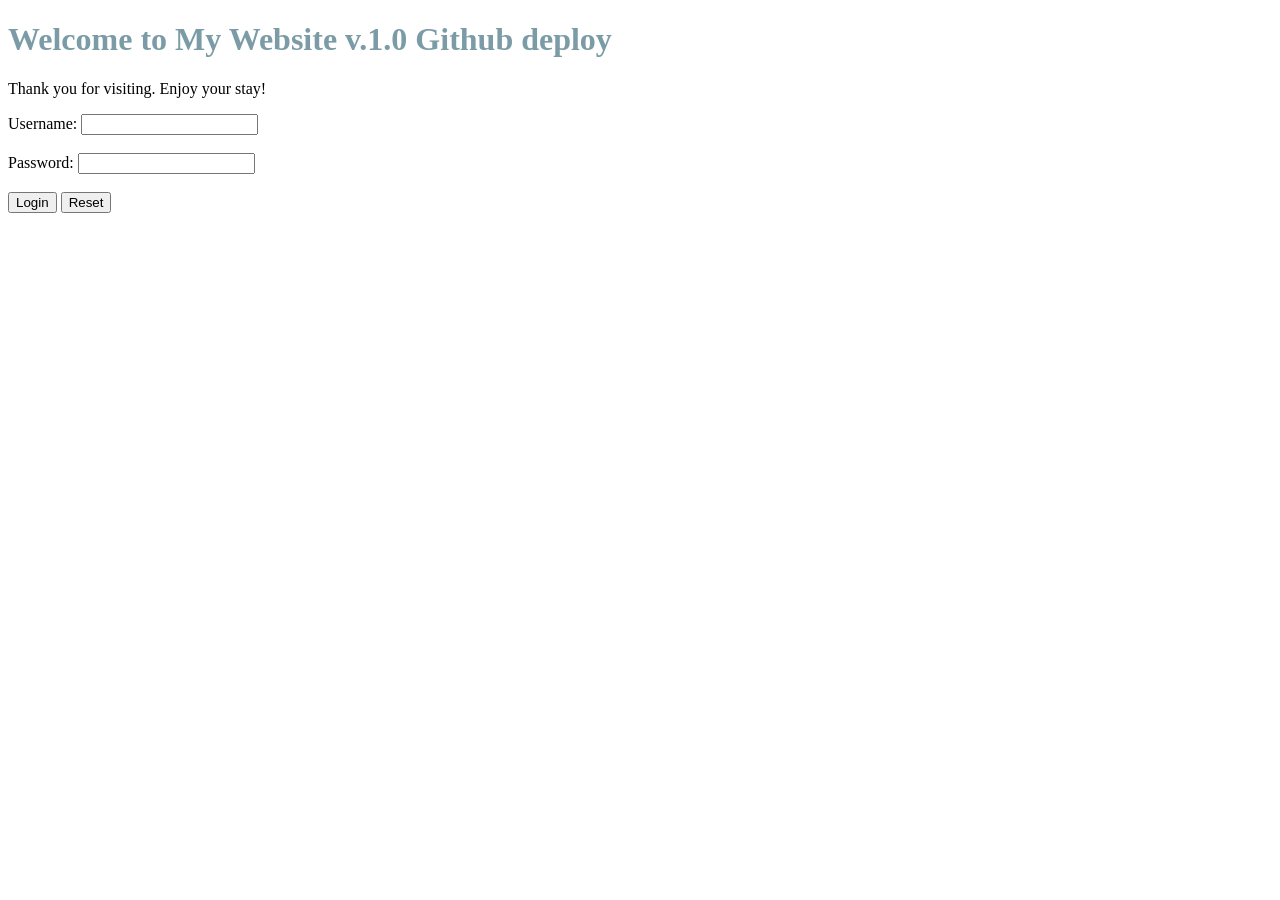
==== public/index.html @ 9e2f2748 "modify Index.html, test CICD" ====
<!DOCTYPE html>
<html>

<head>
    <title>Welcome to My Website</title>

</head>

<body>
    <h1 id="welcome" style="color: #7B9CA6;">Welcome to My Website v.1.0 Github deploy</h1>
    <p>Thank you for visiting. Enjoy your stay!</p>

    <form action="/api/login" method="POST">
        <label for="username">Username:</label>
        <input type="text" id="username" name="username" required><br><br>

        <label for="password">Password:</label>
        <input type="password" id="password" name="password" required><br><br>

        <input type="button" value="Login" onclick="window.location.href='/learning'">
        <input type="reset" value="Reset">
    </form>
</body>
</html>
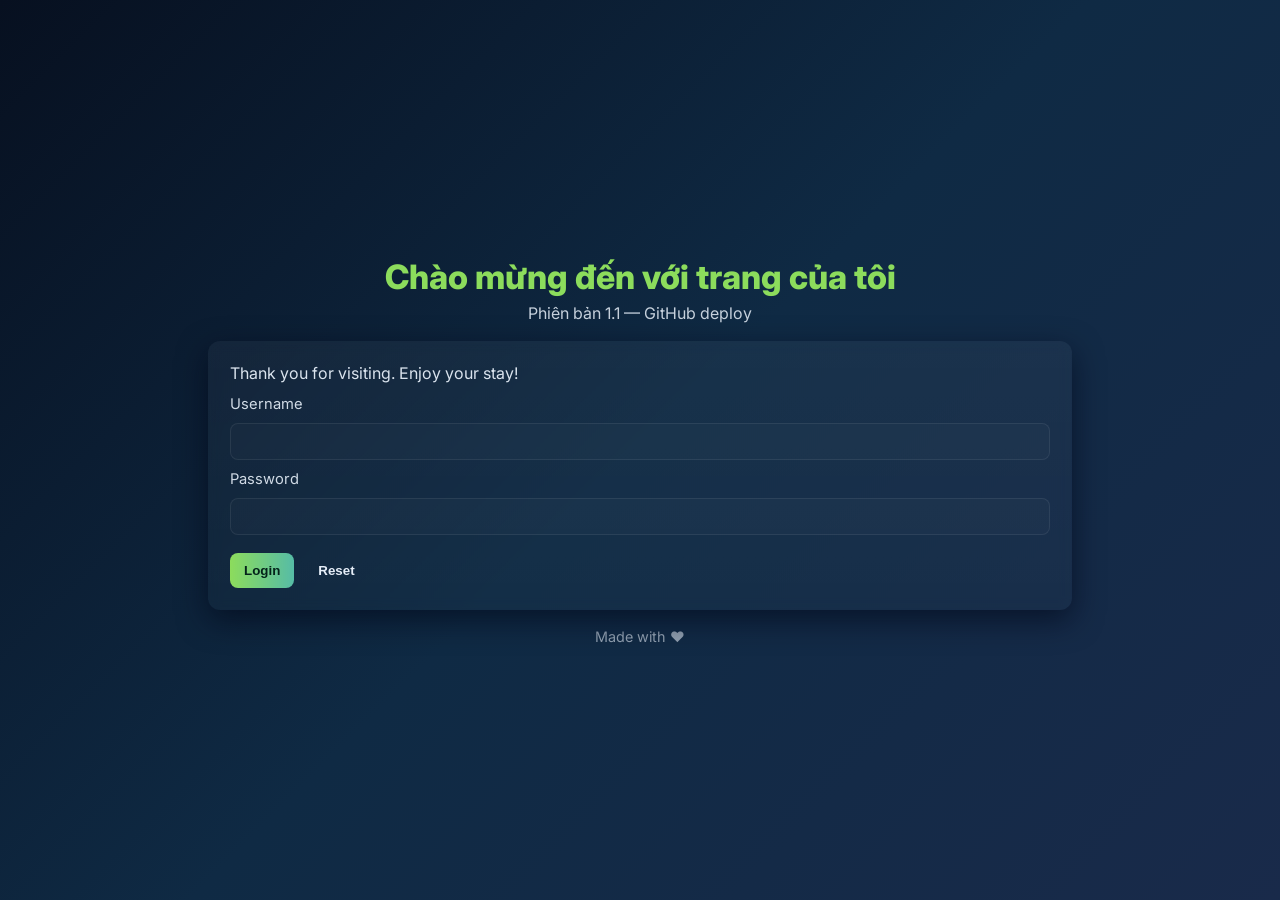
==== commit c6f38495: "FiX" ====
--- a/public/index.html
+++ b/public/index.html
@@ -1,26 +1,44 @@
 <!DOCTYPE html>
-<html>
+<html lang="vi">
 
 <head>
-    <title>Welcome to My Website</title>
-
+    <meta charset="utf-8">
+    <meta name="viewport" content="width=device-width, initial-scale=1">
+    <title>Chào mừng — My Website</title>
+    <link href="https://fonts.googleapis.com/css2?family=Inter:wght@400;600;800&display=swap" rel="stylesheet">
+    <link rel="stylesheet" href="styles.css">
 </head>
 
 <body>
-    <h1 id="welcome" style="color: #7B9CA6;">Welcome to My Website v.1.0 Github deploy</h1>
-    <p>Thank you for visiting. Enjoy your stay!</p>
+    <div class="container">
+        <header class="hero">
+            <h1 id="welcome">Chào mừng đến với trang của tôi</h1>
+            <p class="subtitle">Phiên bản 1.1 — GitHub deploy</p>
+        </header>
 
-    <form action="/api/login" method="POST">
-        <label for="username">Username:</label>
-        <input type="text" id="username" name="username" required><br><br>
+        <main>
+            <div class="card">
+                <p class="lead">Thank you for visiting. Enjoy your stay!</p>
 
-        <label for="password">Password:</label>
-        <input type="password" id="password" name="password" required><br><br>
+                <form action="/api/login" method="POST" class="login-form">
+                    <label for="username">Username</label>
+                    <input type="text" id="username" name="username" required>
 
-        <input type="button" value="Login" onclick="window.location.href='/learning'">
-        <input type="reset" value="Reset">
-    </form>
+                    <label for="password">Password</label>
+                    <input type="password" id="password" name="password" required>
+
+                    <div class="actions">
+                        <button type="submit" class="btn primary">Login</button>
+                        <button type="reset" class="btn">Reset</button>
+                    </div>
+                </form>
+            </div>
+        </main>
+
+        <footer class="site-footer">Made with ❤️</footer>
+    </div>
 </body>
+
 </html>
 
 
--- a/public/styles.css
+++ b/public/styles.css
@@ -0,0 +1,51 @@
+:root{
+  --accent:#8CDC5C;
+}
+*{box-sizing:border-box}
+html,body{height:100%}
+body{
+  margin:0;
+  font-family: 'Inter', system-ui, -apple-system, 'Segoe UI', Roboto, Arial;
+  background: linear-gradient(135deg,#071020 0%, #0f2a44 50%, #192a4a 100%);
+  color:#e6eef8;
+  -webkit-font-smoothing:antialiased;
+  -moz-osx-font-smoothing:grayscale;
+  min-height:100vh;
+  display:flex;
+  align-items:center;
+  justify-content:center;
+}
+.container{
+  width:100%;
+  max-width:920px;
+  padding:28px;
+}
+.hero{text-align:center;margin-bottom:18px}
+#welcome{font-size:2.1rem;margin:0;color:var(--accent);font-weight:800}
+.subtitle{margin:6px 0 0;color:rgba(230,238,248,0.85)}
+.card{
+  background: linear-gradient(180deg, rgba(255,255,255,0.04), rgba(255,255,255,0.02));
+  backdrop-filter: blur(6px);
+  border-radius:12px;
+  padding:22px;
+  box-shadow: 0 10px 30px rgba(2,6,23,0.6);
+}
+.lead{margin:0 0 12px;color:rgba(230,238,248,0.95)}
+.login-form{display:flex;flex-direction:column;gap:10px}
+label{font-size:0.92rem;color:rgba(230,238,248,0.9)}
+input[type="text"], input[type="password"]{
+  padding:10px 12px;
+  border-radius:8px;
+  border:1px solid rgba(255,255,255,0.07);
+  background:rgba(255,255,255,0.02);
+  color:#eaf6ff;
+}
+.actions{display:flex;gap:10px;margin-top:8px}
+.btn{padding:10px 14px;border-radius:8px;border:0;cursor:pointer;font-weight:700;background:transparent;color:inherit}
+.btn.primary{background:linear-gradient(90deg,#8CDC5C,#56bca6);color:#04231a}
+.site-footer{text-align:center;margin-top:18px;color:rgba(230,238,248,0.6);font-size:0.9rem}
+
+@media (max-width:600px){
+  #welcome{font-size:1.4rem}
+  .container{padding:16px}
+}
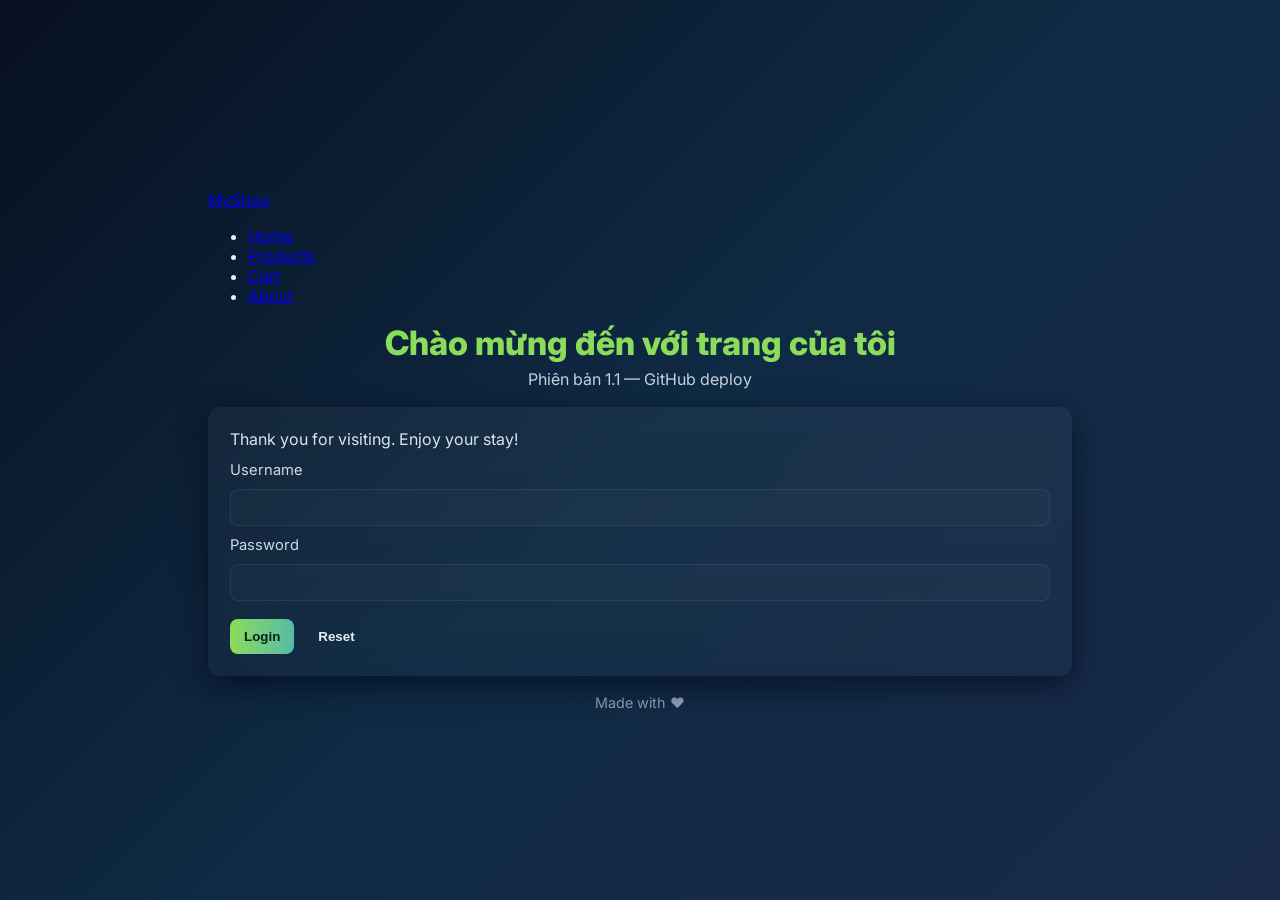
==== commit 055ba753: "FiX 1.1.3" ====
--- a/public/index.html
+++ b/public/index.html
@@ -11,6 +11,16 @@
 
 <body>
     <div class="container">
+        <nav class="topnav">
+            <a class="logo" href="index.html">MyShop</a>
+            <ul class="navlinks">
+                <li><a href="index.html">Home</a></li>
+                <li><a href="products.html">Products</a></li>
+                <li><a href="cart.html">Cart</a></li>
+                <li><a href="about.html">About</a></li>
+            </ul>
+        </nav>
+
         <header class="hero">
             <h1 id="welcome">Chào mừng đến với trang của tôi</h1>
             <p class="subtitle">Phiên bản 1.1 — GitHub deploy</p>
@@ -37,6 +47,7 @@
 
         <footer class="site-footer">Made with ❤️</footer>
     </div>
+    <script src="scripts.js"></script>
 </body>
 
 </html>
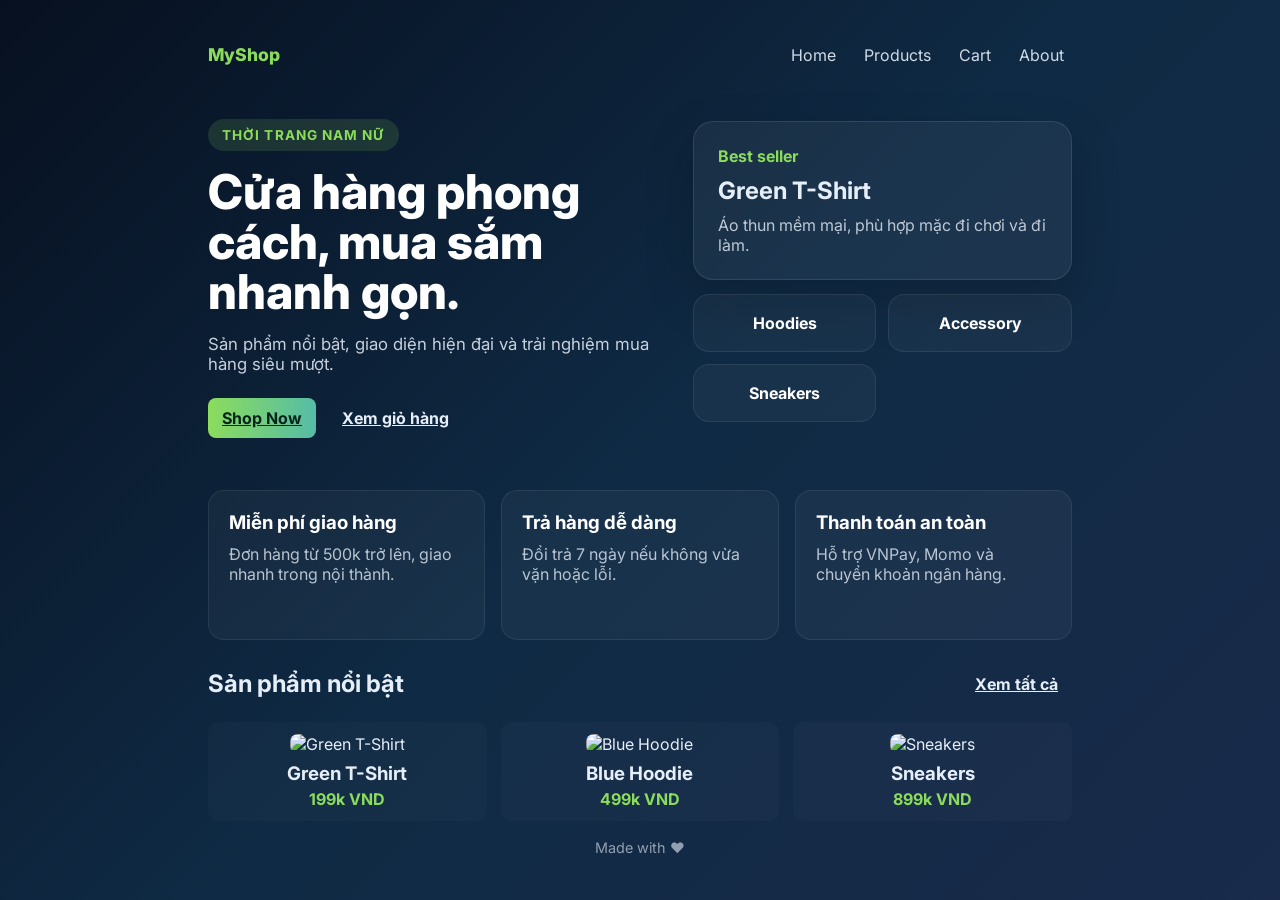
==== commit 9c33327c: "1.11.113" ====
--- a/public/index.html
+++ b/public/index.html
@@ -21,28 +21,69 @@
             </ul>
         </nav>
 
-        <header class="hero">
-            <h1 id="welcome">Chào mừng đến với trang của tôi</h1>
-            <p class="subtitle">Phiên bản 1.1 — GitHub deploy</p>
+        <header class="hero hero-home">
+            <div class="hero-copy">
+                <p class="eyebrow">Thời trang nam nữ</p>
+                <h1 id="welcome">Cửa hàng phong cách, mua sắm nhanh gọn.</h1>
+                <p class="subtitle">Sản phẩm nổi bật, giao diện hiện đại và trải nghiệm mua hàng siêu mượt.</p>
+                <div class="hero-buttons">
+                    <a class="btn primary" href="products.html">Shop Now</a>
+                    <a class="btn" href="cart.html">Xem giỏ hàng</a>
+                </div>
+            </div>
+            <div class="hero-panel">
+                <div class="highlight-card">
+                    <span>Best seller</span>
+                    <h2>Green T-Shirt</h2>
+                    <p>Áo thun mềm mại, phù hợp mặc đi chơi và đi làm.</p>
+                </div>
+                <div class="highlight-tiles">
+                    <div class="tile">Hoodies</div>
+                    <div class="tile">Accessory</div>
+                    <div class="tile">Sneakers</div>
+                </div>
+            </div>
         </header>
 
         <main>
-            <div class="card">
-                <p class="lead">Thank you for visiting. Enjoy your stay!</p>
+            <section class="home-features">
+                <div class="feature-card">
+                    <h3>Miễn phí giao hàng</h3>
+                    <p>Đơn hàng từ 500k trở lên, giao nhanh trong nội thành.</p>
+                </div>
+                <div class="feature-card">
+                    <h3>Trả hàng dễ dàng</h3>
+                    <p>Đổi trả 7 ngày nếu không vừa vặn hoặc lỗi.</p>
+                </div>
+                <div class="feature-card">
+                    <h3>Thanh toán an toàn</h3>
+                    <p>Hỗ trợ VNPay, Momo và chuyển khoản ngân hàng.</p>
+                </div>
+            </section>
 
-                <form action="/api/login" method="POST" class="login-form">
-                    <label for="username">Username</label>
-                    <input type="text" id="username" name="username" required>
-
-                    <label for="password">Password</label>
-                    <input type="password" id="password" name="password" required>
-
-                    <div class="actions">
-                        <button type="submit" class="btn primary">Login</button>
-                        <button type="reset" class="btn">Reset</button>
+            <section class="home-products">
+                <div class="section-heading">
+                    <h2>Sản phẩm nổi bật</h2>
+                    <a class="btn" href="products.html">Xem tất cả</a>
+                </div>
+                <div class="product-grid home-grid">
+                    <div class="product card-small">
+                        <img src="https://via.placeholder.com/320x200?text=Green+T-Shirt" alt="Green T-Shirt">
+                        <h3>Green T-Shirt</h3>
+                        <p class="price">199k VND</p>
                     </div>
-                </form>
-            </div>
+                    <div class="product card-small">
+                        <img src="https://via.placeholder.com/320x200?text=Blue+Hoodie" alt="Blue Hoodie">
+                        <h3>Blue Hoodie</h3>
+                        <p class="price">499k VND</p>
+                    </div>
+                    <div class="product card-small">
+                        <img src="https://via.placeholder.com/320x200?text=Sneakers" alt="Sneakers">
+                        <h3>Sneakers</h3>
+                        <p class="price">899k VND</p>
+                    </div>
+                </div>
+            </section>
         </main>
 
         <footer class="site-footer">Made with ❤️</footer>
--- a/public/styles.css
+++ b/public/styles.css
@@ -20,9 +20,25 @@
   max-width:920px;
   padding:28px;
 }
-.hero{text-align:center;margin-bottom:18px}
-#welcome{font-size:2.1rem;margin:0;color:var(--accent);font-weight:800}
-.subtitle{margin:6px 0 0;color:rgba(230,238,248,0.85)}
+.topnav{display:flex;align-items:center;justify-content:space-between;margin-bottom:12px}
+.topnav .logo{font-weight:800;color:var(--accent);text-decoration:none;font-size:1.1rem}
+.topnav .navlinks{list-style:none;margin:0;padding:0;display:flex;gap:12px}
+.topnav .navlinks a{color:rgba(230,238,248,0.9);text-decoration:none;padding:6px 8px;border-radius:6px}
+.topnav .navlinks a:hover{background:rgba(255,255,255,0.03)}
+.hero{display:grid;grid-template-columns:1.2fr 1fr;gap:30px;align-items:center;margin-bottom:24px}
+.hero-home{padding:28px 0}
+.hero-copy{text-align:left}
+.hero-copy .eyebrow{display:inline-flex;padding:8px 14px;border-radius:999px;background:rgba(140,220,92,0.14);color:var(--accent);font-size:0.85rem;font-weight:700;text-transform:uppercase;letter-spacing:0.08em;margin-bottom:16px}
+#welcome{font-size:3rem;margin:0;line-height:1.05;color:#ffffff;max-width:720px;font-weight:800}
+.subtitle{margin:16px 0 0;color:rgba(230,238,248,0.86);font-size:1.05rem;max-width:620px}
+.hero-buttons{display:flex;gap:12px;margin-top:24px}
+.hero-panel{display:grid;gap:14px}
+.highlight-card{background:rgba(255,255,255,0.05);border:1px solid rgba(255,255,255,0.1);border-radius:20px;padding:24px;box-shadow:0 20px 50px rgba(0,0,0,0.18)}
+.highlight-card span{display:block;color:var(--accent);font-weight:700;margin-bottom:10px}
+.highlight-card h2{margin:0 0 10px;font-size:1.5rem}
+.highlight-card p{margin:0;color:rgba(230,238,248,0.8)}
+.highlight-tiles{display:grid;grid-template-columns:repeat(2,1fr);gap:12px}
+.tile{background:rgba(255,255,255,0.04);border:1px solid rgba(255,255,255,0.08);border-radius:16px;padding:18px;font-weight:700;color:#fff;text-align:center}
 .card{
   background: linear-gradient(180deg, rgba(255,255,255,0.04), rgba(255,255,255,0.02));
   backdrop-filter: blur(6px);
@@ -30,6 +46,31 @@
   padding:22px;
   box-shadow: 0 10px 30px rgba(2,6,23,0.6);
 }
+.home-features{display:grid;grid-template-columns:repeat(3,minmax(0,1fr));gap:16px;margin-bottom:24px}
+.feature-card{background:rgba(255,255,255,0.04);border:1px solid rgba(255,255,255,0.08);border-radius:16px;padding:20px;min-height:150px}
+.feature-card h3{margin:0 0 10px;color:#ffffff}
+.feature-card p{margin:0;color:rgba(230,238,248,0.78)}
+.home-products .section-heading{display:flex;align-items:center;justify-content:space-between;margin-bottom:18px}
+.home-products .section-heading h2{margin:0}
+.home-grid{grid-template-columns:repeat(auto-fit,minmax(220px,1fr));}
+.card-small{padding:0}
+.card-small img{border-radius:16px}
+.card-small h3{margin:12px 0 6px}
+.card-small .price{margin:0}
+.product-grid{display:grid;grid-template-columns:repeat(auto-fill,minmax(220px,1fr));gap:14px}
+.product{background:rgba(255,255,255,0.02);padding:12px;border-radius:10px;text-align:center}
+.product img{width:100%;height:140px;object-fit:cover;border-radius:8px}
+.product h3{margin:8px 0 4px}
+.pdesc{font-size:0.9rem;color:rgba(230,238,248,0.8)}
+.pactions{display:flex;gap:8px;justify-content:center;margin-top:8px}
+.product-detail{display:flex;gap:18px;align-items:flex-start}
+.product-detail img{width:360px;height:240px;object-fit:cover;border-radius:8px}
+.pd-info{flex:1}
+.price{color:var(--accent);font-weight:700}
+.cart-list{display:flex;flex-direction:column;gap:10px}
+.cart-item{display:flex;gap:12px;align-items:center}
+.cart-item img{width:100px;height:70px;object-fit:cover;border-radius:6px}
+.cart-summary{margin-top:12px;display:flex;gap:10px;align-items:center}
 .lead{margin:0 0 12px;color:rgba(230,238,248,0.95)}
 .login-form{display:flex;flex-direction:column;gap:10px}
 label{font-size:0.92rem;color:rgba(230,238,248,0.9)}
@@ -48,4 +89,6 @@
 @media (max-width:600px){
   #welcome{font-size:1.4rem}
   .container{padding:16px}
+  .product-detail{flex-direction:column}
+  .product-detail img{width:100%}
 }
